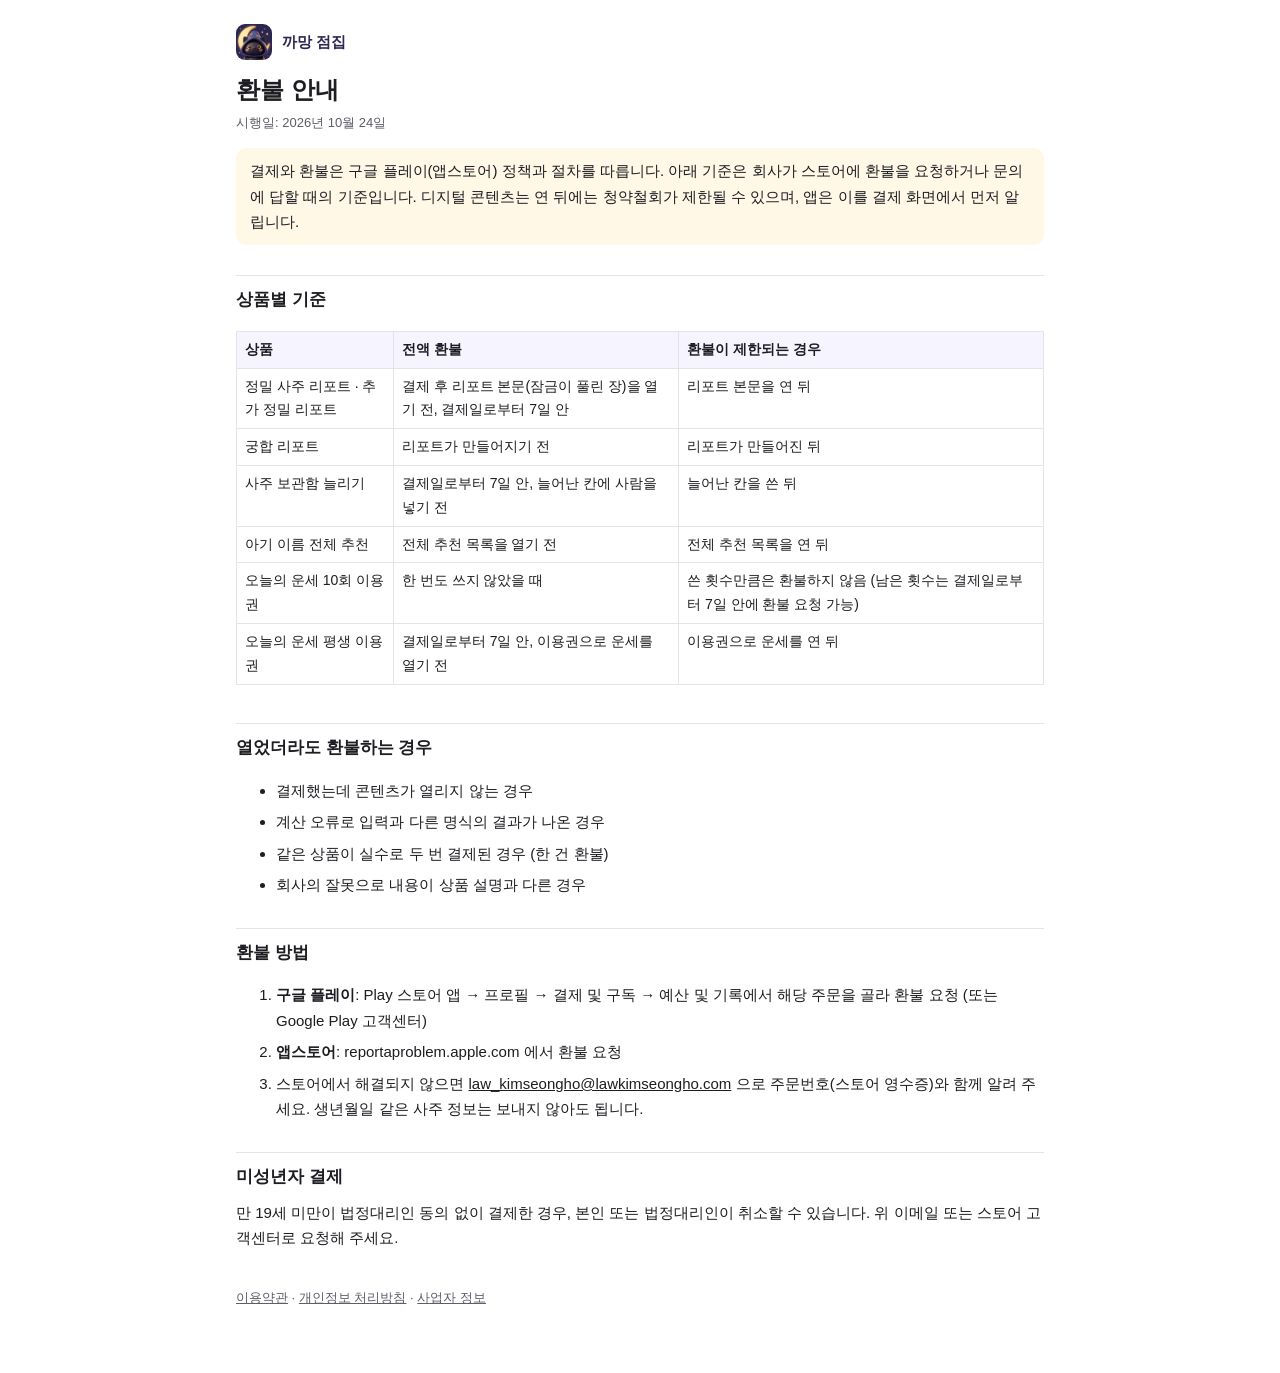
==== refund.html @ 0caa19fe "까망 점집 안내 사이트 · 체험판 내려받기 - 안내: index, 이용약관, 개인정보 처리방침, 환불 안내, 사업자 정보 (원본: ghdakrk/cardgame site/, D-1" ====
<!doctype html>
<html lang="ko">
<head>
<meta charset="utf-8">
<meta name="viewport" content="width=device-width,initial-scale=1">
<title>환불 안내 · 까망 점집</title>
<link rel="icon" href="icons/icon-192.png">
<link rel="stylesheet" href="legal.css">
</head>
<body>
<main>
<a class="app" href="./"><img src="icons/icon-192.png" alt="">까망 점집</a>
<h1>환불 안내</h1>
<p class="meta">시행일: 2026년 10월 24일</p>

<div class="callout">결제와 환불은 구글 플레이(앱스토어) 정책과 절차를 따릅니다. 아래 기준은 회사가 스토어에 환불을 요청하거나 문의에 답할 때의 기준입니다. 디지털 콘텐츠는 연 뒤에는 청약철회가 제한될 수 있으며, 앱은 이를 결제 화면에서 먼저 알립니다.</div>

<h2>상품별 기준</h2>
<div class="tw">
<table>
<tr><th>상품</th><th>전액 환불</th><th>환불이 제한되는 경우</th></tr>
<tr><td>정밀 사주 리포트 · 추가 정밀 리포트</td><td>결제 후 리포트 본문(잠금이 풀린 장)을 열기 전, 결제일로부터 7일 안</td><td>리포트 본문을 연 뒤</td></tr>
<tr><td>궁합 리포트</td><td>리포트가 만들어지기 전</td><td>리포트가 만들어진 뒤</td></tr>
<tr><td>사주 보관함 늘리기</td><td>결제일로부터 7일 안, 늘어난 칸에 사람을 넣기 전</td><td>늘어난 칸을 쓴 뒤</td></tr>
<tr><td>아기 이름 전체 추천</td><td>전체 추천 목록을 열기 전</td><td>전체 추천 목록을 연 뒤</td></tr>
<tr><td>오늘의 운세 10회 이용권</td><td>한 번도 쓰지 않았을 때</td><td>쓴 횟수만큼은 환불하지 않음 (남은 횟수는 결제일로부터 7일 안에 환불 요청 가능)</td></tr>
<tr><td>오늘의 운세 평생 이용권</td><td>결제일로부터 7일 안, 이용권으로 운세를 열기 전</td><td>이용권으로 운세를 연 뒤</td></tr>
</table>
</div>

<h2>열었더라도 환불하는 경우</h2>
<ul>
<li>결제했는데 콘텐츠가 열리지 않는 경우</li>
<li>계산 오류로 입력과 다른 명식의 결과가 나온 경우</li>
<li>같은 상품이 실수로 두 번 결제된 경우 (한 건 환불)</li>
<li>회사의 잘못으로 내용이 상품 설명과 다른 경우</li>
</ul>

<h2>환불 방법</h2>
<ol>
<li><b>구글 플레이</b>: Play 스토어 앱 → 프로필 → 결제 및 구독 → 예산 및 기록에서 해당 주문을 골라 환불 요청 (또는 Google Play 고객센터)</li>
<li><b>앱스토어</b>: reportaproblem.apple.com 에서 환불 요청</li>
<li>스토어에서 해결되지 않으면 <a href="mailto:law_kimseongho@lawkimseongho.com">law_kimseongho@lawkimseongho.com</a> 으로 주문번호(스토어 영수증)와 함께 알려 주세요. 생년월일 같은 사주 정보는 보내지 않아도 됩니다.</li>
</ol>

<h2>미성년자 결제</h2>
<p>만 19세 미만이 법정대리인 동의 없이 결제한 경우, 본인 또는 법정대리인이 취소할 수 있습니다. 위 이메일 또는 스토어 고객센터로 요청해 주세요.</p>

<footer><a href="terms.html">이용약관</a> · <a href="privacy.html">개인정보 처리방침</a> · <a href="business.html">사업자 정보</a></footer>
</main>
</body>
</html>
---- legal.css ----
:root { --bg: #ffffff; --fg: #1d1d22; --mute: #5d5d6b; --line: #e3e3ea; --hl: #f6f4ff; --box: #fff8e6; --brand: #2e2754; }
@media (prefers-color-scheme: dark) { :root:not([data-theme="light"]) { --bg: #101018; --fg: #ececf2; --mute: #a3a3b5; --line: #2c2c3a; --hl: #1b1a2b; --box: #2a2412; --brand: #f2c46d; } }
:root[data-theme="dark"] { --bg: #101018; --fg: #ececf2; --mute: #a3a3b5; --line: #2c2c3a; --hl: #1b1a2b; --box: #2a2412; --brand: #f2c46d; }
* { box-sizing: border-box; }
body { margin: 0; background: var(--bg); color: var(--fg); font: 15px/1.7 -apple-system, "Apple SD Gothic Neo", "Noto Sans KR", "Malgun Gothic", sans-serif; }
main { max-width: 840px; margin: 0 auto; padding: 24px 16px 64px; }
.app { display: flex; align-items: center; gap: 10px; margin-bottom: 14px; color: var(--brand); font-weight: 700; text-decoration: none; }
.app img { width: 36px; height: 36px; border-radius: 9px; }
h1 { font-size: 24px; margin: 0 0 4px; line-height: 1.35; }
h2 { font-size: 17px; margin: 30px 0 8px; padding-top: 10px; border-top: 1px solid var(--line); }
h3 { font-size: 15px; margin: 16px 0 4px; }
p, li { margin: 6px 0; }
.meta, .note { color: var(--mute); font-size: 13px; }
.callout { background: var(--box); border-radius: 10px; padding: 10px 14px; margin: 14px 0; }
.toc { background: var(--hl); border-radius: 10px; padding: 12px 16px; font-size: 14px; }
.toc ol { margin: 0; padding-left: 22px; columns: 2; }
@media (max-width: 560px) { .toc ol { columns: 1; } }
.tw { overflow-x: auto; }
table { width: 100%; border-collapse: collapse; font-size: 14px; margin: 8px 0; min-width: 540px; }
th, td { border: 1px solid var(--line); padding: 6px 8px; vertical-align: top; text-align: left; }
th { background: var(--hl); white-space: nowrap; }
dl.info { display: grid; grid-template-columns: max-content 1fr; gap: 6px 16px; margin: 10px 0; background: var(--hl); border-radius: 10px; padding: 12px 16px; }
dl.info dt { color: var(--mute); }
dl.info dd { margin: 0; }
@media (max-width: 480px) { dl.info { grid-template-columns: 1fr; } dl.info dt { margin-top: 6px; } }
footer { margin-top: 36px; font-size: 13px; color: var(--mute); }
a { color: inherit; }
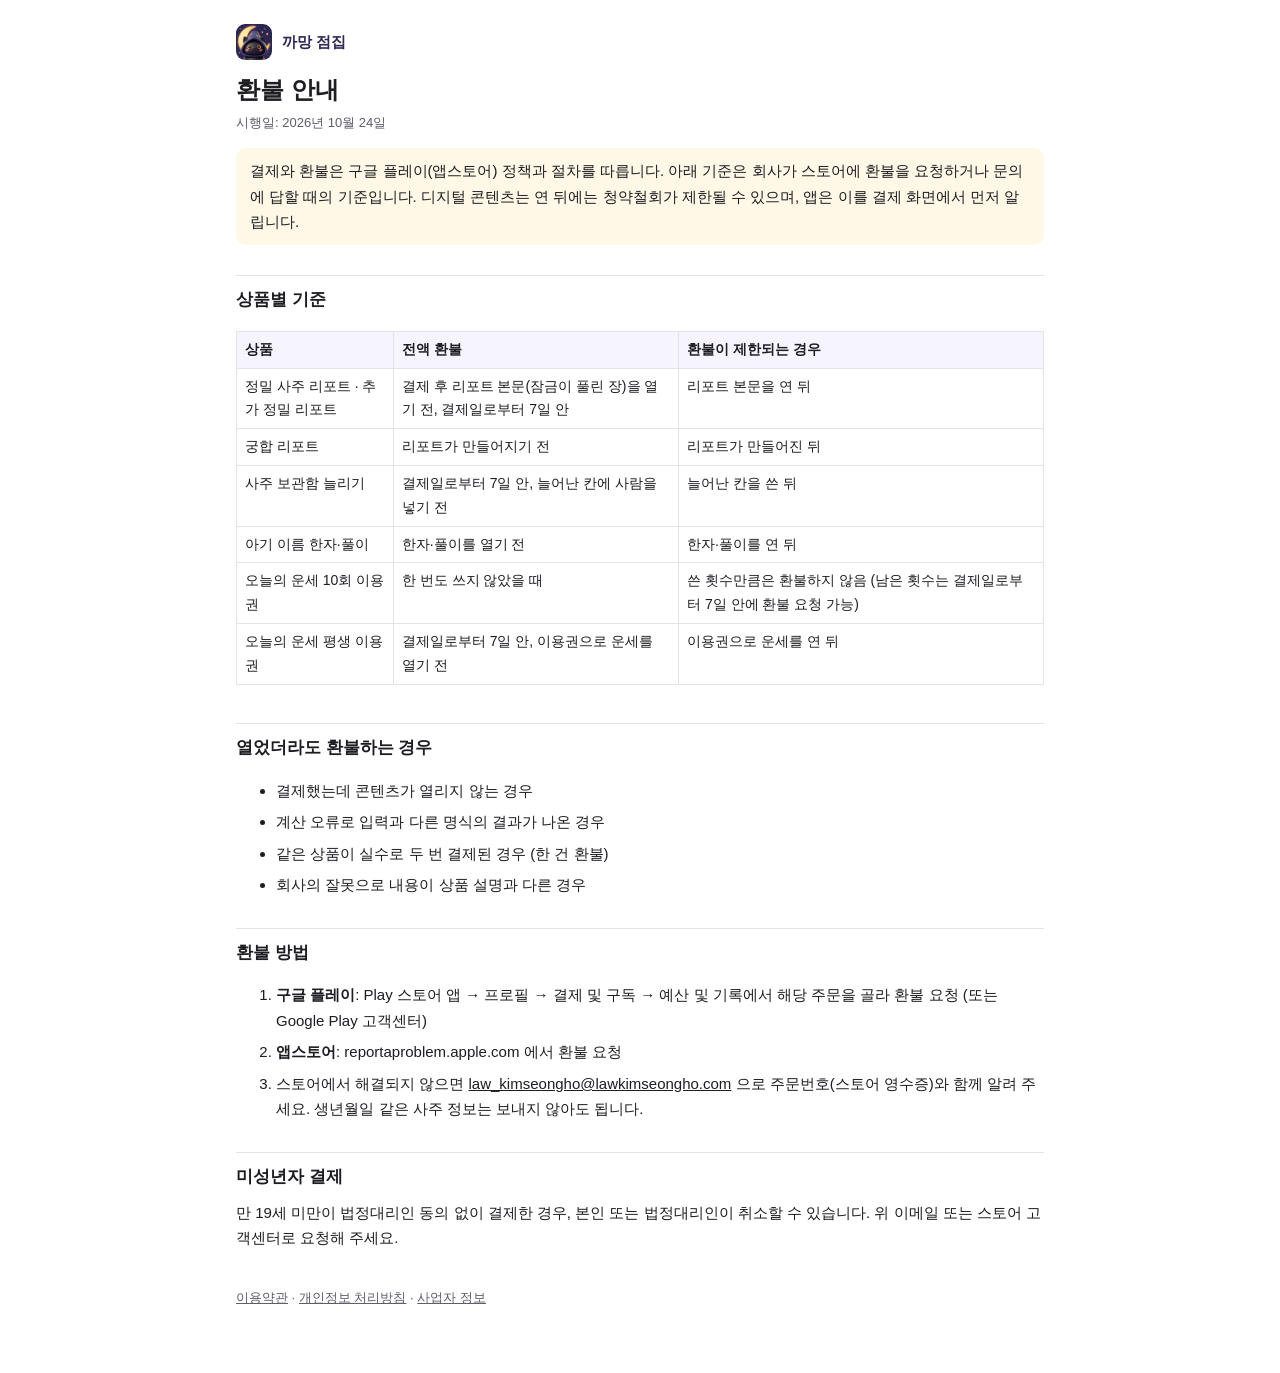
==== commit cd7d6a3c: "아기 이름 「이름 무료 · 한자 유료」 반영 (v10.12) - 약관·환불 표: 상품 이름 「아기 이름 한자·풀이」, 추천 이름과 점수는 결제 없이 보임 - 체험판 APK 새로 만" ====
--- a/refund.html
+++ b/refund.html
@@ -22,7 +22,7 @@
 <tr><td>정밀 사주 리포트 · 추가 정밀 리포트</td><td>결제 후 리포트 본문(잠금이 풀린 장)을 열기 전, 결제일로부터 7일 안</td><td>리포트 본문을 연 뒤</td></tr>
 <tr><td>궁합 리포트</td><td>리포트가 만들어지기 전</td><td>리포트가 만들어진 뒤</td></tr>
 <tr><td>사주 보관함 늘리기</td><td>결제일로부터 7일 안, 늘어난 칸에 사람을 넣기 전</td><td>늘어난 칸을 쓴 뒤</td></tr>
-<tr><td>아기 이름 전체 추천</td><td>전체 추천 목록을 열기 전</td><td>전체 추천 목록을 연 뒤</td></tr>
+<tr><td>아기 이름 한자·풀이</td><td>한자·풀이를 열기 전</td><td>한자·풀이를 연 뒤</td></tr>
 <tr><td>오늘의 운세 10회 이용권</td><td>한 번도 쓰지 않았을 때</td><td>쓴 횟수만큼은 환불하지 않음 (남은 횟수는 결제일로부터 7일 안에 환불 요청 가능)</td></tr>
 <tr><td>오늘의 운세 평생 이용권</td><td>결제일로부터 7일 안, 이용권으로 운세를 열기 전</td><td>이용권으로 운세를 연 뒤</td></tr>
 </table>
